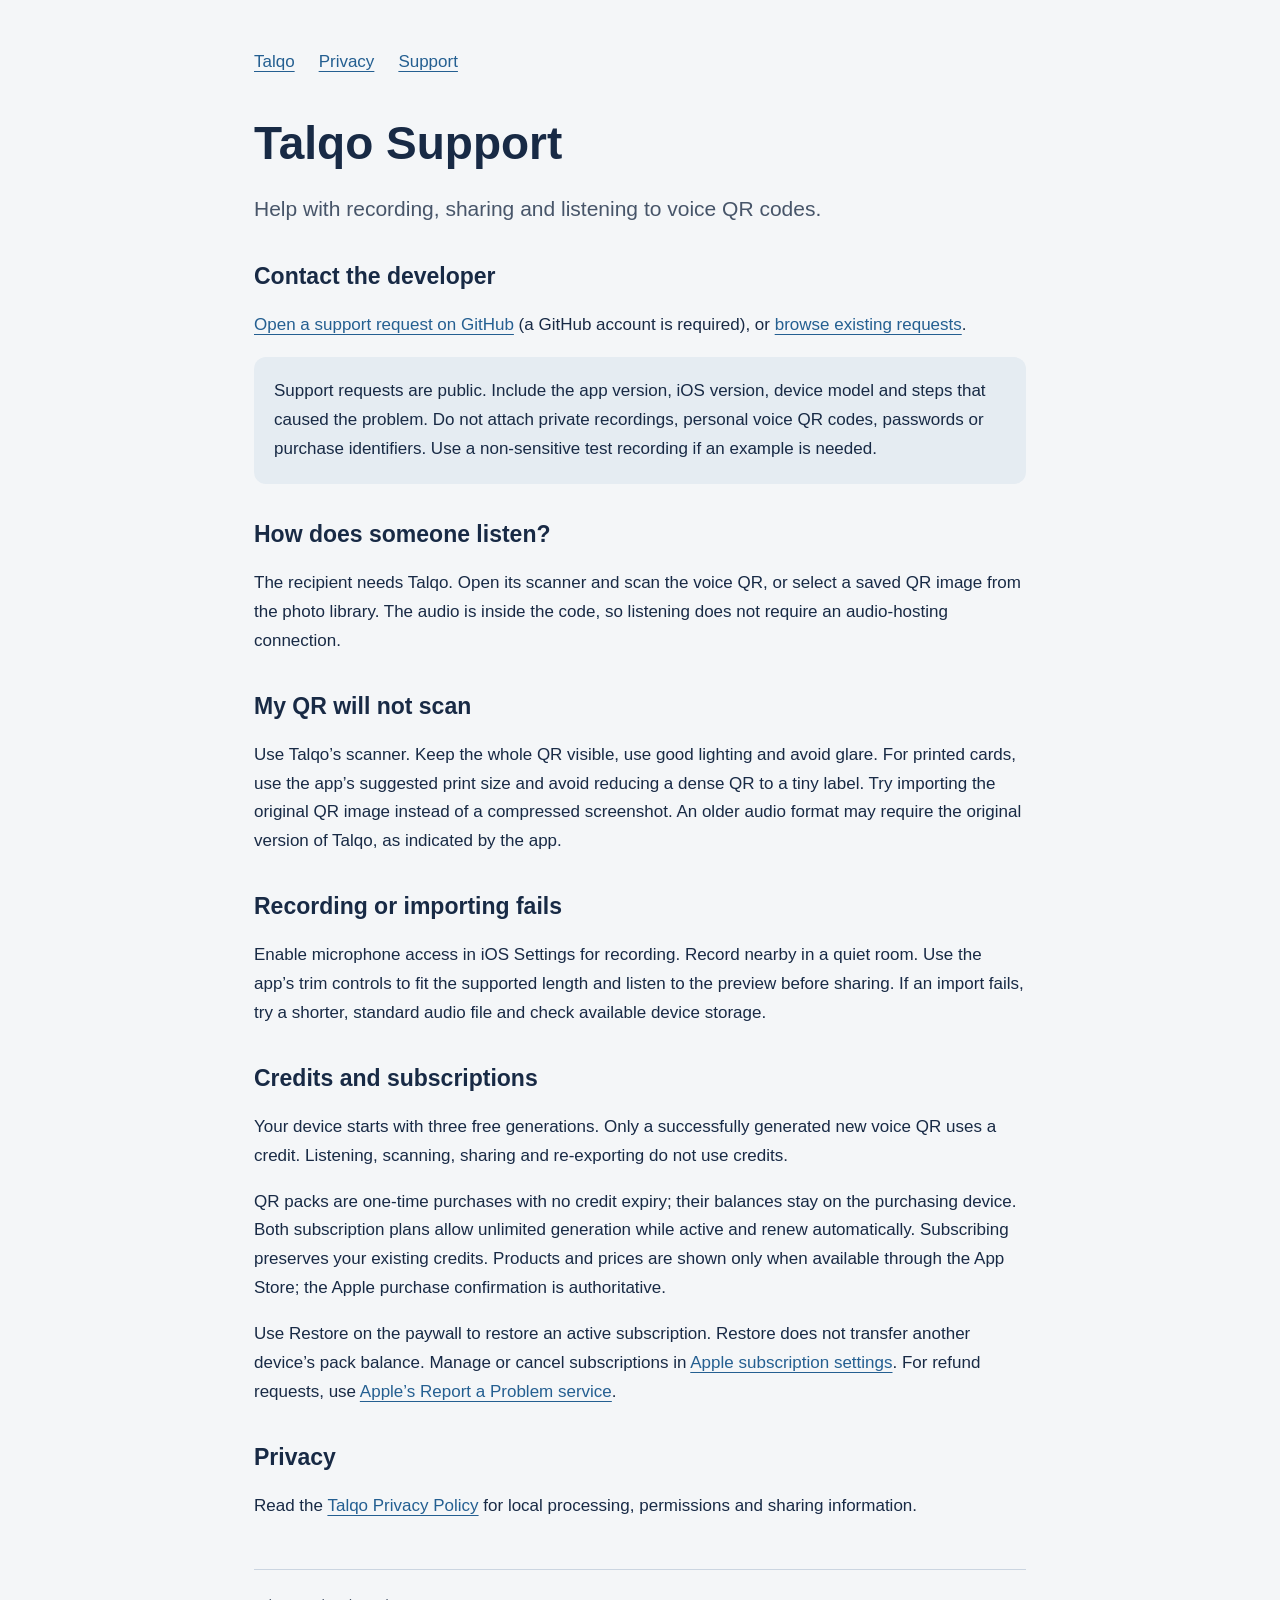
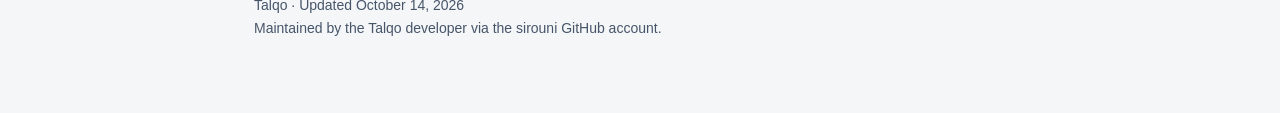
==== support.html @ 0ab5e93f "Publish Talqo privacy and support pages" ====
<!doctype html><html lang="en"><head><meta charset="utf-8"><meta name="viewport" content="width=device-width,initial-scale=1"><meta name="description" content="Talqo voice QR app: privacy information and support."><title>Support · Talqo</title><link rel="stylesheet" href="style.css"></head><body><main><nav aria-label="Main navigation"><a href="index.html">Talqo</a><a href="privacy.html">Privacy</a><a href="support.html">Support</a></nav><h1>Talqo Support</h1><p class="intro">Help with recording, sharing and listening to voice QR codes.</p>
<h2>Contact the developer</h2><p><a href="https://github.com/sirouni/talqo-support/issues/new">Open a support request on GitHub</a> (a GitHub account is required), or <a href="https://github.com/sirouni/talqo-support/issues">browse existing requests</a>.</p><p class="note">Support requests are public. Include the app version, iOS version, device model and steps that caused the problem. Do not attach private recordings, personal voice QR codes, passwords or purchase identifiers. Use a non-sensitive test recording if an example is needed.</p>
<h2>How does someone listen?</h2><p>The recipient needs Talqo. Open its scanner and scan the voice QR, or select a saved QR image from the photo library. The audio is inside the code, so listening does not require an audio-hosting connection.</p>
<h2>My QR will not scan</h2><p>Use Talqo’s scanner. Keep the whole QR visible, use good lighting and avoid glare. For printed cards, use the app’s suggested print size and avoid reducing a dense QR to a tiny label. Try importing the original QR image instead of a compressed screenshot. An older audio format may require the original version of Talqo, as indicated by the app.</p>
<h2>Recording or importing fails</h2><p>Enable microphone access in iOS Settings for recording. Record nearby in a quiet room. Use the app’s trim controls to fit the supported length and listen to the preview before sharing. If an import fails, try a shorter, standard audio file and check available device storage.</p>
<h2>Credits and subscriptions</h2><p>Your device starts with three free generations. Only a successfully generated new voice QR uses a credit. Listening, scanning, sharing and re-exporting do not use credits.</p><p>QR packs are one-time purchases with no credit expiry; their balances stay on the purchasing device. Both subscription plans allow unlimited generation while active and renew automatically. Subscribing preserves your existing credits. Products and prices are shown only when available through the App Store; the Apple purchase confirmation is authoritative.</p><p>Use Restore on the paywall to restore an active subscription. Restore does not transfer another device’s pack balance. Manage or cancel subscriptions in <a href="https://apps.apple.com/account/subscriptions">Apple subscription settings</a>. For refund requests, use <a href="https://reportaproblem.apple.com/">Apple’s Report a Problem service</a>.</p>
<h2>Privacy</h2><p>Read the <a href="privacy.html">Talqo Privacy Policy</a> for local processing, permissions and sharing information.</p><footer>Talqo · Updated October 14, 2026<br>Maintained by the Talqo developer via the sirouni GitHub account.</footer></main></body></html>
---- style.css ----
*{box-sizing:border-box}body{margin:0;background:#f4f6f8;color:#182a45;font:17px/1.7 -apple-system,BlinkMacSystemFont,"Segoe UI",sans-serif}main{max-width:820px;margin:auto;padding:48px 24px 72px}nav{display:flex;gap:24px;flex-wrap:wrap;margin-bottom:40px}a{color:#245f91;text-underline-offset:4px}a:focus-visible{outline:3px solid #245f91;outline-offset:5px}h1{font-size:clamp(32px,6vw,46px);line-height:1.15;margin:0 0 20px}h2{font-size:23px;line-height:1.3;margin-top:36px}.intro{font-size:21px;color:#475569}.note{background:#e5ecf2;border-radius:12px;padding:20px}footer{margin-top:48px;border-top:1px solid #cbd5e1;padding-top:24px;font-size:14px;color:#475569}li{margin:8px 0}
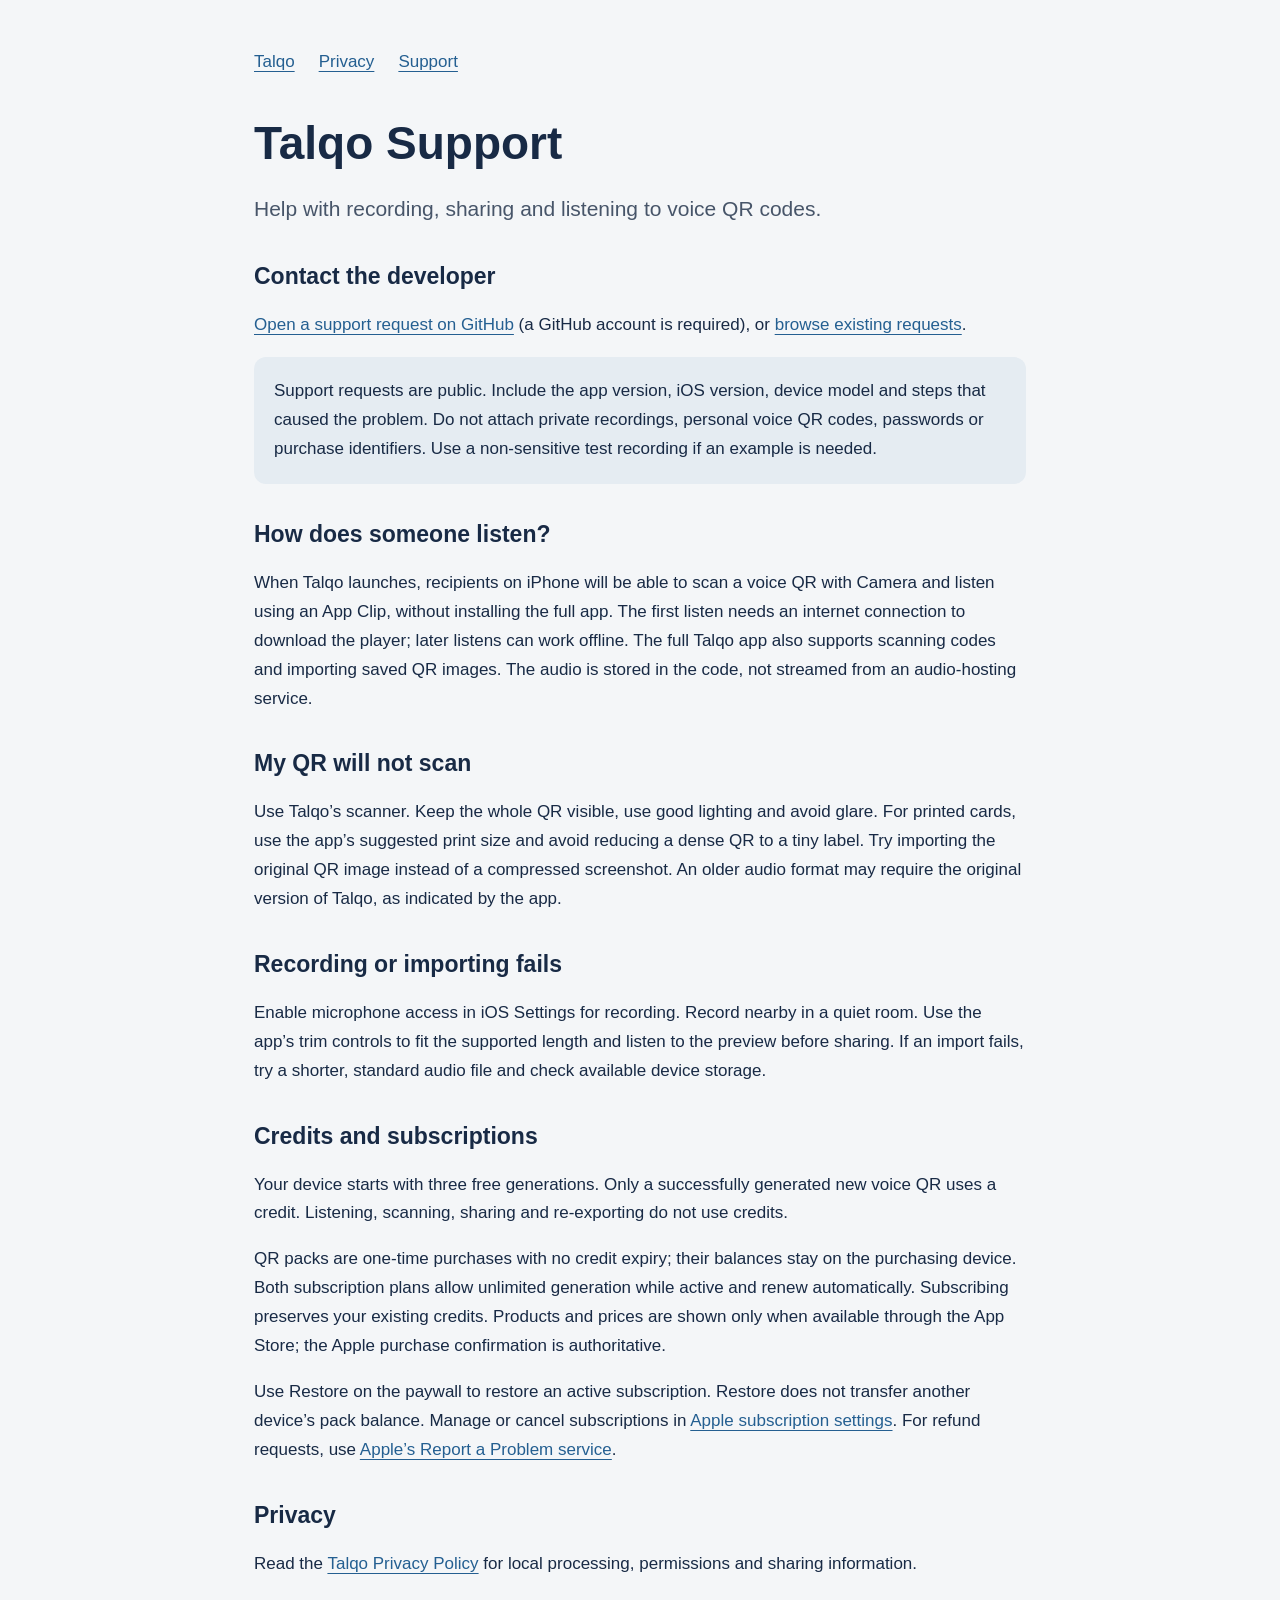
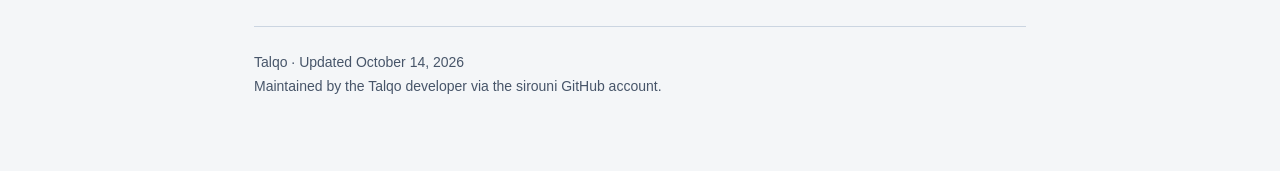
==== commit 678a82ac: "Clarify recipient listening with App Clips at launch" ====
--- a/support.html
+++ b/support.html
@@ -1,6 +1,6 @@
 <!doctype html><html lang="en"><head><meta charset="utf-8"><meta name="viewport" content="width=device-width,initial-scale=1"><meta name="description" content="Talqo voice QR app: privacy information and support."><title>Support · Talqo</title><link rel="stylesheet" href="style.css"></head><body><main><nav aria-label="Main navigation"><a href="index.html">Talqo</a><a href="privacy.html">Privacy</a><a href="support.html">Support</a></nav><h1>Talqo Support</h1><p class="intro">Help with recording, sharing and listening to voice QR codes.</p>
 <h2>Contact the developer</h2><p><a href="https://github.com/sirouni/talqo-support/issues/new">Open a support request on GitHub</a> (a GitHub account is required), or <a href="https://github.com/sirouni/talqo-support/issues">browse existing requests</a>.</p><p class="note">Support requests are public. Include the app version, iOS version, device model and steps that caused the problem. Do not attach private recordings, personal voice QR codes, passwords or purchase identifiers. Use a non-sensitive test recording if an example is needed.</p>
-<h2>How does someone listen?</h2><p>The recipient needs Talqo. Open its scanner and scan the voice QR, or select a saved QR image from the photo library. The audio is inside the code, so listening does not require an audio-hosting connection.</p>
+<h2>How does someone listen?</h2><p>When Talqo launches, recipients on iPhone will be able to scan a voice QR with Camera and listen using an App Clip, without installing the full app. The first listen needs an internet connection to download the player; later listens can work offline. The full Talqo app also supports scanning codes and importing saved QR images. The audio is stored in the code, not streamed from an audio-hosting service.</p>
 <h2>My QR will not scan</h2><p>Use Talqo’s scanner. Keep the whole QR visible, use good lighting and avoid glare. For printed cards, use the app’s suggested print size and avoid reducing a dense QR to a tiny label. Try importing the original QR image instead of a compressed screenshot. An older audio format may require the original version of Talqo, as indicated by the app.</p>
 <h2>Recording or importing fails</h2><p>Enable microphone access in iOS Settings for recording. Record nearby in a quiet room. Use the app’s trim controls to fit the supported length and listen to the preview before sharing. If an import fails, try a shorter, standard audio file and check available device storage.</p>
 <h2>Credits and subscriptions</h2><p>Your device starts with three free generations. Only a successfully generated new voice QR uses a credit. Listening, scanning, sharing and re-exporting do not use credits.</p><p>QR packs are one-time purchases with no credit expiry; their balances stay on the purchasing device. Both subscription plans allow unlimited generation while active and renew automatically. Subscribing preserves your existing credits. Products and prices are shown only when available through the App Store; the Apple purchase confirmation is authoritative.</p><p>Use Restore on the paywall to restore an active subscription. Restore does not transfer another device’s pack balance. Manage or cancel subscriptions in <a href="https://apps.apple.com/account/subscriptions">Apple subscription settings</a>. For refund requests, use <a href="https://reportaproblem.apple.com/">Apple’s Report a Problem service</a>.</p>
